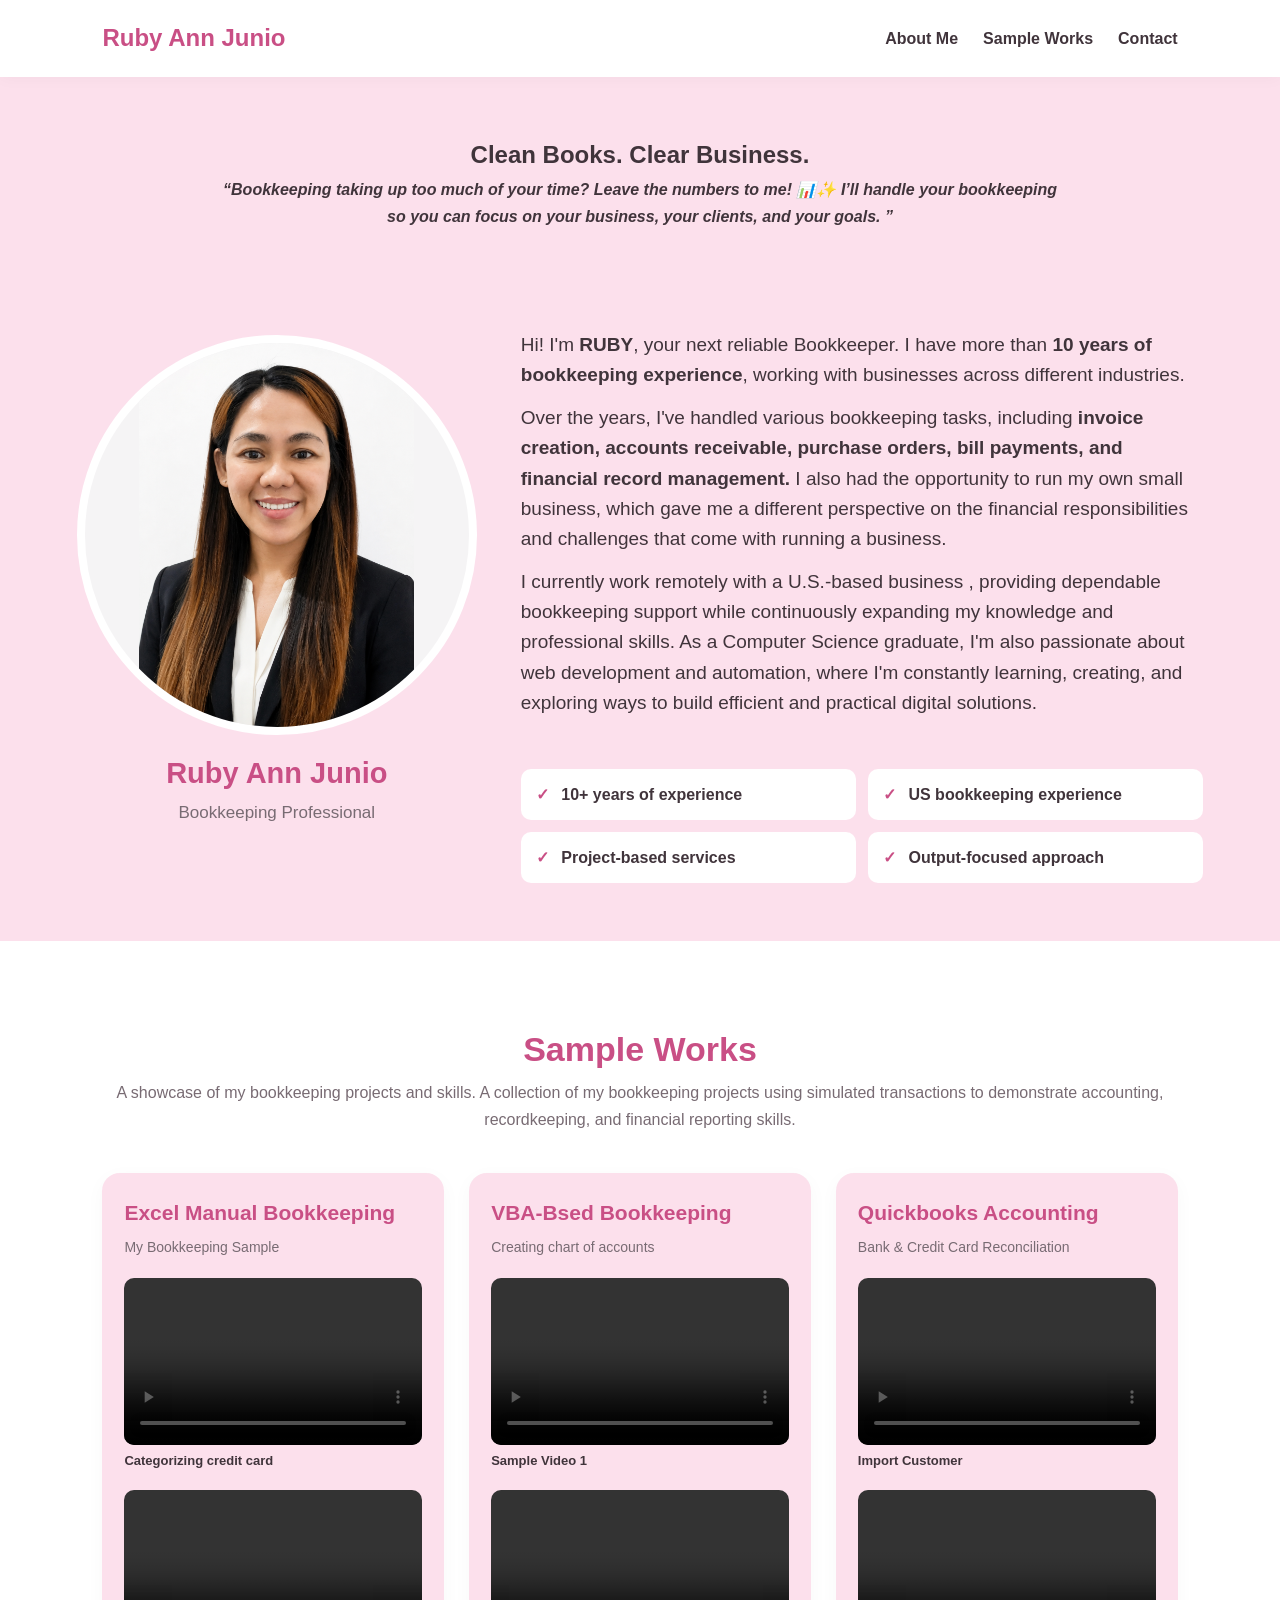
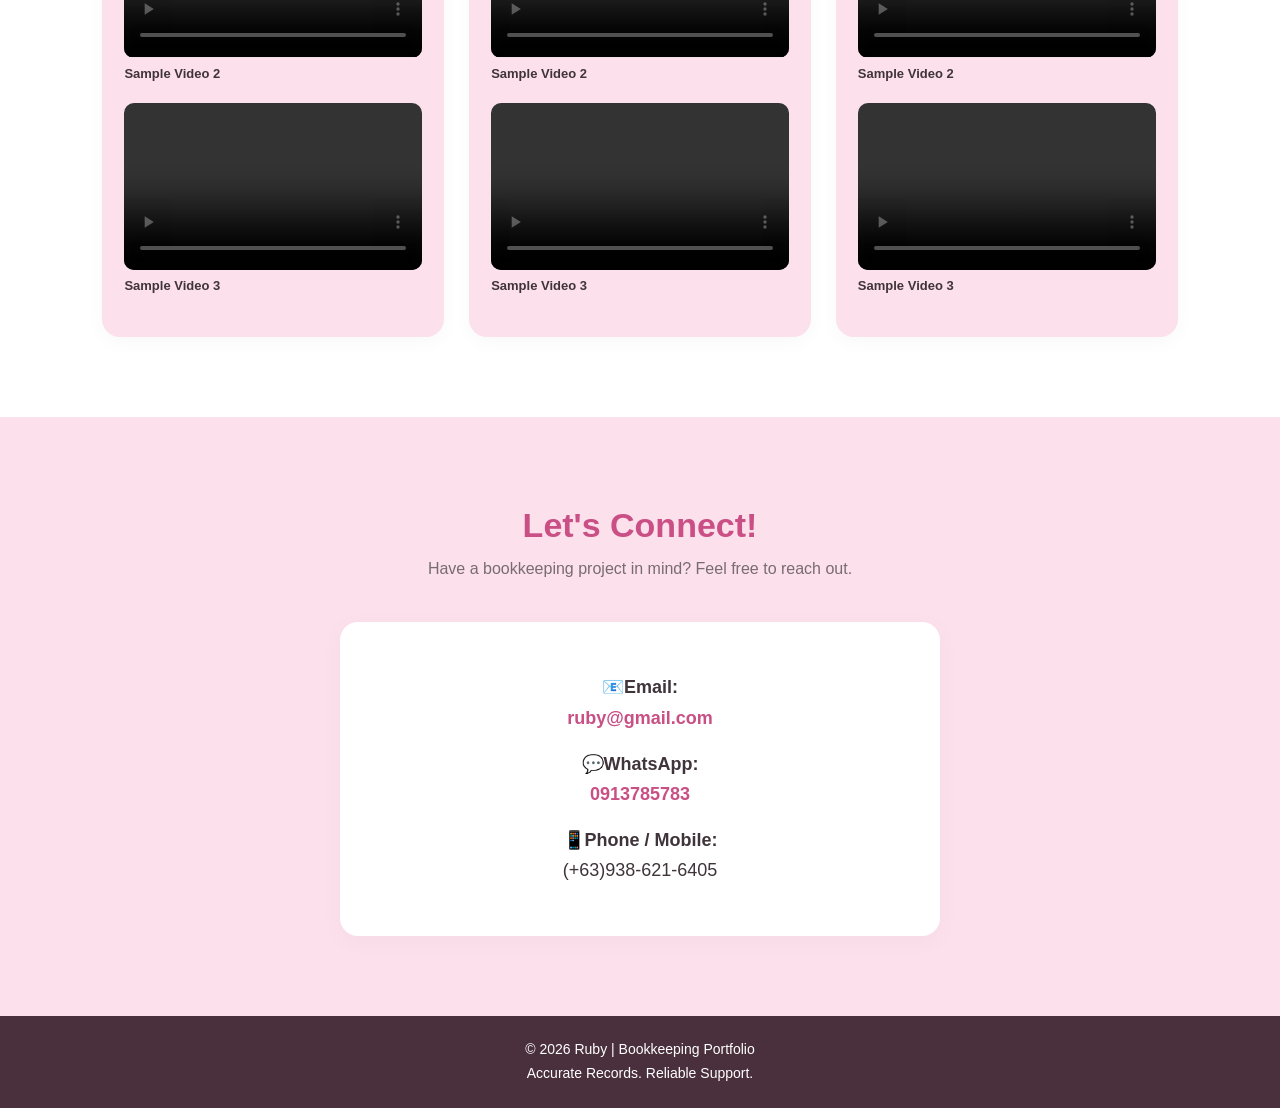
==== index.html @ 0117b461 "Update index.html" ====
<!DOCTYPE html>
<html lang="en">
<head>
  <meta charset="UTF-8">
  <meta name="viewport" content="width=device-width, initial-scale=1.0">
  <title>Ruby | Bookkeeping Portfolio</title>
  <link rel="stylesheet" href="style.css" />

 
</head>

<body>

  <!-- NAVIGATION -->
  <header>
    <div class="logo">Ruby Ann Junio</div>

    <nav>
      <a href="#about">About Me</a>
      <a href="#works">Sample Works</a>
      <a href="#contact">Contact</a>
    </nav>
  </header>

  <!-- ABOUT ME -->
  <section id="about">
    
        <div class="about-intro">
           <h1>  
            <span>Clean Books. Clear Business.</span>
          </h1>
  
          <p>
            <strong>
              <i>“Bookkeeping taking up too much of your time? Leave the numbers to me! 📊✨ 
                I’ll handle your bookkeeping so you can focus on your business, your clients, and your goals.
              ”</i>
            </strong>
          </p>
        </div>
    <div class="about-container">
      <div class="profile">
        <div class="profile-frame">
          <img src="RubyPic.png" alt="Ruby's profile photo">
        </div>

        <h3>Ruby Ann Junio</h3>
        <p>Bookkeeping Professional</p>
      </div>
        
     <div class="about-content">
        <div class="about-me">
           <p> Hi! I'm <strong>RUBY</strong>, your next reliable Bookkeeper. I have more than <strong>10 years of bookkeeping experience</strong>, 
             working with businesses across different industries. 
           </p>
    
          <p> Over the years, I've handled various bookkeeping tasks, including <strong>invoice creation, 
              accounts receivable, purchase orders, bill payments, and financial record management.</strong> 
              I also had the opportunity to run my own small business, which gave me a different perspective on 
              the financial responsibilities and challenges that come with running a business. 
          </p>
          <p> 
          I currently work remotely with a <strong></strong> U.S.-based business </strong>,
          providing dependable bookkeeping support while continuously expanding my knowledge and professional skills. 
          As a Computer Science graduate, I'm also passionate about web development and automation, where I'm constantly learning,
          creating, and exploring ways to build efficient and practical digital solutions.
          </p>
        
        </div>
       
        <div class="checklist">
          <div class="check-item">
            <span>✓</span> 10+ years of experience
          </div>

          <div class="check-item">
            <span>✓</span> US bookkeeping experience
          </div>

          <div class="check-item">
            <span>✓</span> Project-based services
          </div>

          <div class="check-item">
            <span>✓</span> Output-focused approach
          </div>
        </div>
      </div>

    </div>
  </section>

  <!-- SAMPLE WORKS -->
  <section id="works">
    <div class="section-title">
      <h2>Sample Works</h2>
      <p>A showcase of my bookkeeping projects and skills. A collection of my bookkeeping projects using simulated transactions to 
        demonstrate accounting, recordkeeping, and financial reporting skills.</p>
    </div>

    <div class="projects">

      <!-- PROJECT 1 -->
      <div class="project-card">
        <h3>Excel Manual Bookkeeping</h3>
        <p>My Bookkeeping Sample</p>

        <div class="video-box">
          <video controls preload="metadata">
            <source src="creditcard.mp4"
                    type="video/mp4">
            Your browser does not support HTML video.
          </video>
          <p>Categorizing credit card</p>
        </div>

        <div class="video-box">
          <video controls preload="metadata">
            <source src="creditcard.mp4"
                    type="video/mp4">
            Your browser does not support HTML video.
          </video>
          <p>Sample Video 2</p>
        </div>

        <div class="video-box">
          <video controls preload="metadata">
            <source src="creditcard.mp4"
                    type="video/mp4">
            Your browser does not support HTML video.
          </video>
          <p>Sample Video 3</p>
        </div>
      </div>

      <!-- PROJECT 2 -->
      <div class="project-card">
        <h3>VBA-Bsed Bookkeeping</h3>
        <p>Creating chart of accounts</p>

        <div class="video-box">
          <video controls preload="metadata">
            <source src="reclassify_transaction.mp4"
                    type="video/mp4">
            Your browser does not support HTML video.
          </video>
          <p>Sample Video 1</p>
        </div>

        <div class="video-box">
          <video controls preload="metadata">
            <source src="reclassify_transaction.mp4"
                    type="video/mp4">
            Your browser does not support HTML video.
          </video>
          <p>Sample Video 2</p>
        </div>

        <div class="video-box">
          <video controls preload="metadata">
            <source src="reclassify_transaction.mp4"
                    type="video/mp4">
            Your browser does not support HTML video.
          </video>
          <p>Sample Video 3</p>
        </div>
      </div>

      <!-- PROJECT 3 -->
      <div class="project-card">
        <h3>Quickbooks Accounting</h3>
        <p>Bank & Credit Card Reconciliation</p>

        <div class="video-box">
          <video controls preload="metadata">
            <source src="import_customer.mp4"
                    type="video/mp4">
            Your browser does not support HTML video.
          </video>
          <p>Import Customer</p>
        </div>

        <div class="video-box">
          <video controls preload="metadata">
            <source src="import_customer.mp4"
                    type="video/mp4">
            Your browser does not support HTML video.
          </video>
          <p>Sample Video 2</p>
        </div>

        <div class="video-box">
          <video controls preload="metadata">
            <source src="import_customer.mp4"
                    type="video/mp4">
            Your browser does not support HTML video.
          </video>
          <p>Sample Video 3</p>
        </div>
      </div>

    </div>
  </section>

  <!-- CONTACT INFO -->
  <section id="contact">
    <div class="section-title">
      <h2>Let's Connect!</h2>
      <p>Have a bookkeeping project in mind? Feel free to reach out.</p>
    </div>

    <div class="contact-card">
      <p>
        <strong> 📧Email:</strong><br>
        <a href="mailto:ruby@gmail.com">
          ruby@gmail.com
        </a>
      </p>

      <p>
        <strong>💬WhatsApp:</strong><br>
        <a href="https://wa.me/63913785783">
          0913785783
        </a>
      </p>

      <p>
        <strong>📱Phone / Mobile:</strong><br>
          (+63)938-621-6405
        </a>
      </p>
      
    </div>
  </section>

  <!-- FOOTER -->
  <footer>
    <p>© 2026 Ruby | Bookkeeping Portfolio</p>
    <p>Accurate Records. Reliable Support.</p>
  </footer>

</body>
</html>
---- style.css ----
:root {
      --pink: #e879a9;
      --dark-pink: #c94f85;
      --light-pink: #fce0ec;
      --white: #ffffff;
      --text: #40343b;
      --muted: #786b73;
    }

    * {
      margin: 0;
      padding: 0;
      box-sizing: border-box;
      scroll-behavior: smooth;
    }

    body {
      font-family: Arial, sans-serif;
      background: #fffafd;
      color: var(--text);
      line-height: 1.7;
    }

    header {
      background: var(--white);
      padding: 18px 8%;
      display: flex;
      justify-content: space-between;
      align-items: center;
      position: sticky;
      top: 0;
      z-index: 10;
      box-shadow: 0 2px 15px #00000008;
    }

    .logo {
      color: var(--dark-pink);
      font-size: 24px;
      font-weight: bold;
    }

    nav {
      display: flex;
      gap: 25px;
    }

    nav a {
      text-decoration: none;
      color: var(--text);
      font-weight: 600;
    }

    nav a:hover {
      color: var(--dark-pink);
    }

    section {
      padding: 80px 8%;
      scroll-margin-top: 75px;
    }

    .section-title {
      text-align: center;
      margin-bottom: 40px;
    }

    .section-title h2 {
      font-size: 34px;
      color: var(--dark-pink);
    }

    .section-title p {
      color: var(--muted);
    }

    /* ABOUT */

    #about {
      background: var(--light-pink);
      padding: 58px 6%;
    }

    .about-container {
      max-width: 1160px;
      margin: auto;
      display: flex;
      align-items: center;
      gap: 44px;
    }

   .about-intro{
      max-width: 850px; /*limits it's width uo to max 850px*/
      margin: 0 auto 50px; /* center the box element, 0 margin at top, auto at left, right, 50 px at the bottom*/
      text-align: center; /*align text at the center*/
      

   }

    .profile {
      flex: 0 0 34%;
      text-align: center;
      display: flex;
      flex-direction: column;
      align-items: center;
    }

   .profile-frame {
      width: 400px; /* adjust the size tof fit your design*/
      height: 400px; /*must match width to be a perfect circle*/
      border-radius: 50%; /*makes it circular*/
      border: 8px solid white;
      box-shadow; 0 10px 32 pcs #c94f8530;
      overflow: hidden; /*clips the image edges to the circle*/
      background-color:#f5f4f5; /*color white background to match the image backgrounf*/

      /*centers the image perfectly inside the circle*/
      display: flex;
      justify-content: center;
      align-items: center;
      margin 0 auto 15px; /* center the circle itself and add space below */
      
    }

    .profile-frame img {
      max-width: 100%;
      max-height: 100%;
      object-fit: contain; /* keeps the whole image visible*/
      display: block;
     
    }

    .profile h3 {
      margin-top: 14px;
      font-size: 29px;
      color: var(--dark-pink);
    }

    .profile p {
      color: var(--muted);
      font-size: 17px;
    }

    .about-content {
      flex: 1;
      min-width: 0;
    }

    .about-content h1 {
      font-size: clamp(34px, 3.2vw, 43px);
      line-height: 1.2;
      margin-bottom: 14px;
    }

    .about-content h1 span {
      color: var(--dark-pink);
    }

    .about-content p {
      margin-bottom: 12px;
      font-size: 19px;
      line-height: 1.6;
    }

   .about-me {
      margin-top: 50px;  /*space between the Paragraph*/
      font-size: 14px;   
      line-height: 1.6; /*add nice vertical breathing room between vertical line*/

   }

    .about-content p:last-of-type {
      margin-bottom: 0;
    }

    .checklist {
      display: grid;
      grid-template-columns: 1fr 1fr;
      gap: 12px;
      margin-top: 50px;
    }

    .check-item {
      background: white;
      padding: 12px 15px;
      border-radius: 10px;
      font-weight: bold;
    }

    .check-item span {
      color: var(--dark-pink);
      margin-right: 8px;
    }

    /* SAMPLE WORKS */

    #works {
      background: white;
    }

    .projects {
      max-width: 1100px;
      margin: auto;
      display: grid;
      grid-template-columns: repeat(3, 1fr);
      gap: 25px;
    }

    .project-card {
      background: var(--light-pink);
      border-radius: 18px;
      padding: 22px;
      box-shadow: 0 5px 20px #00000008;
    }

    .project-card h3 {
      color: var(--dark-pink);
      margin-bottom: 5px;
      font-size: 21px;
    }

    .project-card > p {
      color: var(--muted);
      font-size: 14px;
      margin-bottom: 18px;
    }

    .video-box {
      margin-bottom: 18px;
    }

    .video-box video {
      width: 100%;
      display: block;
      border-radius: 10px;
      background: #f3dce7;
      aspect-ratio: 16 / 9;
    }

    .video-box p {
      font-size: 13px;
      font-weight: bold;
      margin-top: 5px;
    }

    /* CONTACT */

    #contact {
      background: var(--light-pink);
      text-align: center;
    }

    .contact-card {
      background: white;
      max-width: 600px;
      margin: auto;
      padding: 35px;
      border-radius: 18px;
      box-shadow: 0 5px 25px #00000008;
    }

    .contact-card p {
      margin: 15px 0;
      font-size: 18px;
    }

    .contact-card a {
      color: var(--dark-pink);
      text-decoration: none;
      font-weight: bold;
      overflow-wrap: anywhere;
    }

    .contact-card a:hover {
      text-decoration: underline;
    }

    footer {
      background: #4a303d;
      color: white;
      text-align: center;
      padding: 22px;
      font-size: 14px;
    }

    @media (max-width: 850px) {
      #about {
        padding: 48px 6%;
      }

      .about-container {
        flex-direction: column;
        gap: 28px;
      }

      .profile {
        width: 100%;
      }

      .profile img {
        width: 300px;
        height: 300px;
      }

      .about-content {
        width: 100%;
      }

      .projects {
        grid-template-columns: 1fr 1fr;
      }

      .about-content h1 {
        font-size: 30px;
      }
    }

    @media (max-width: 600px) {
      header {
        flex-direction: column;
        gap: 12px;
      }

      nav {
        gap: 16px;
        flex-wrap: wrap;
        justify-content: center;
      }

      section {
        padding: 55px 6%;
      }

      .projects {
        grid-template-columns: 1fr;
      }

      .checklist {
        grid-template-columns: 1fr;
      }

      .section-title h2 {
        font-size: 29px;
      }

      #about {
        padding: 38px 6%;
      }

      .profile img {
        width: 260px;
        height: 260px;
      }

      .profile h3 {
        margin-top: 10px;
        font-size: 26px;
      }

      .profile p {
        font-size: 16px;
      }

      .about-content h1 {
        font-size: 31px;
        margin-bottom: 12px;
      }

      .about-content p {
        font-size: 18px;
        line-height: 1.6;
        margin-bottom: 11px;
      }
    }
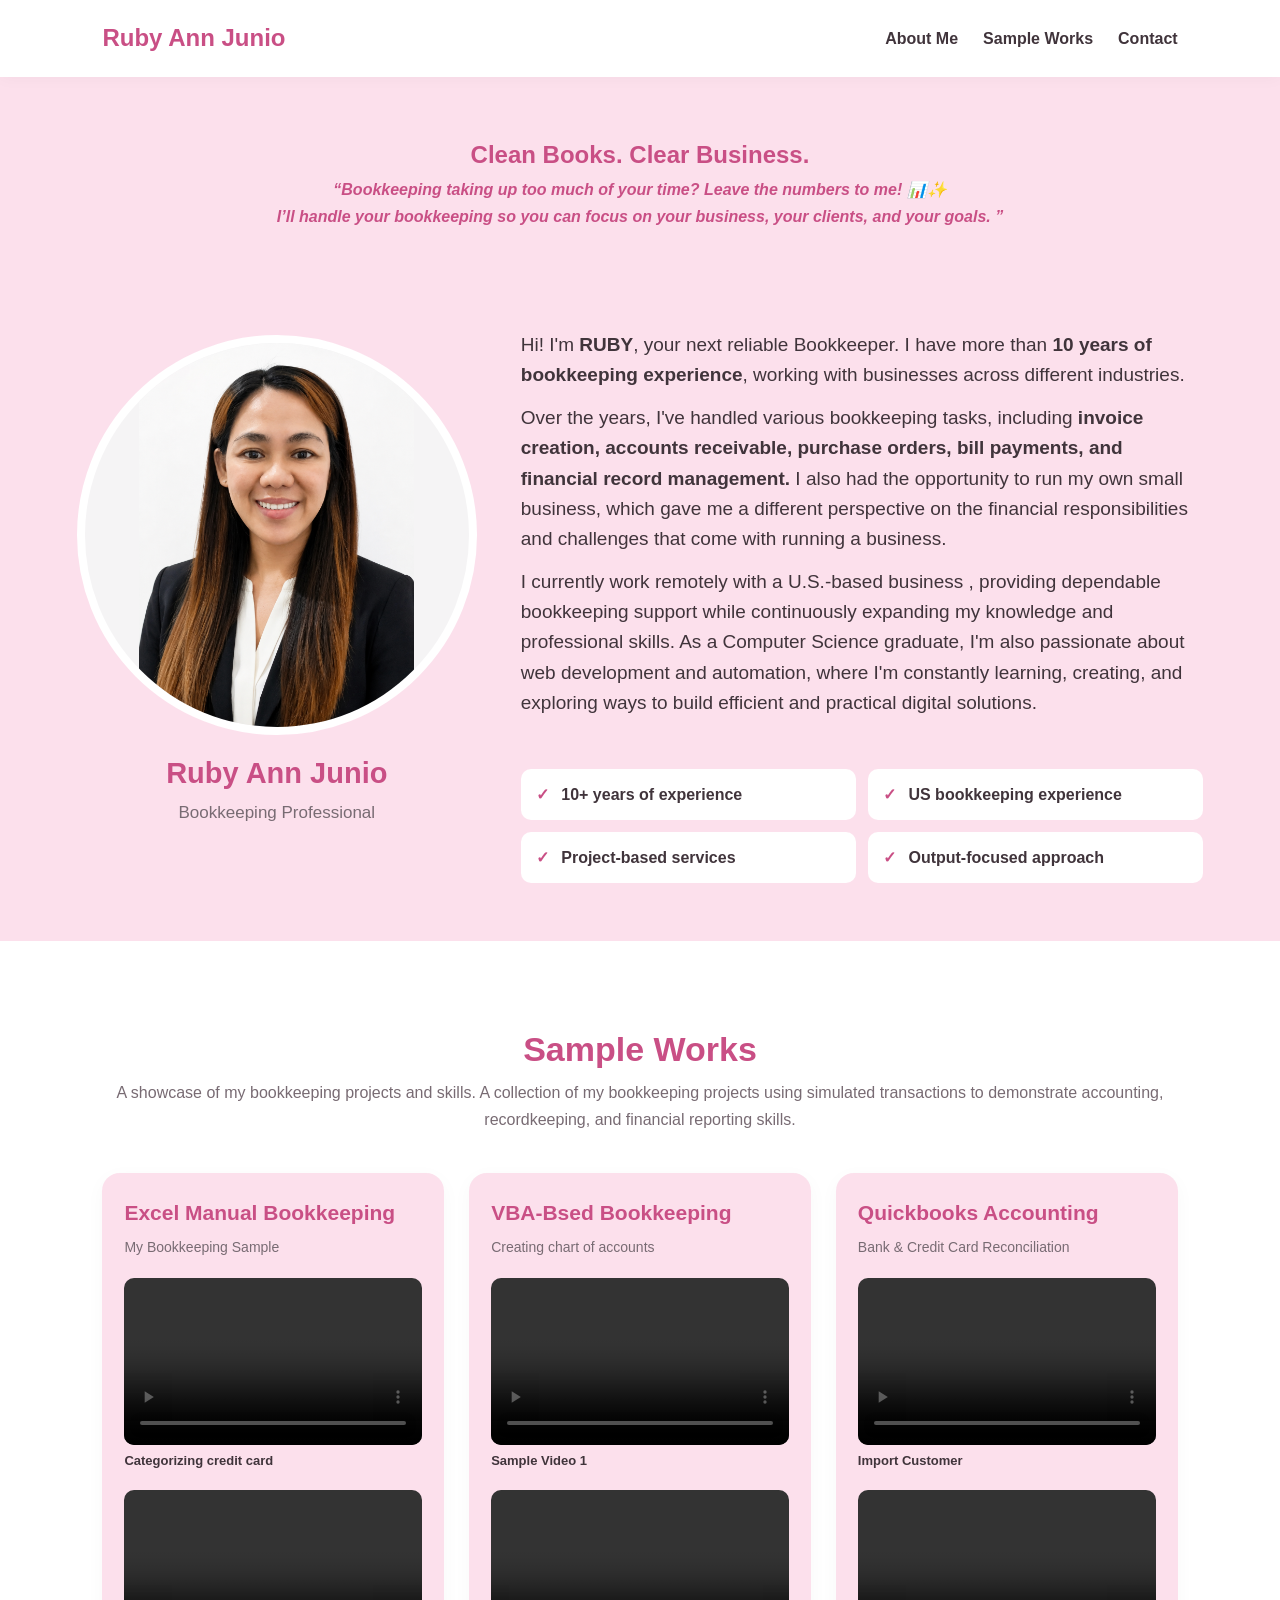
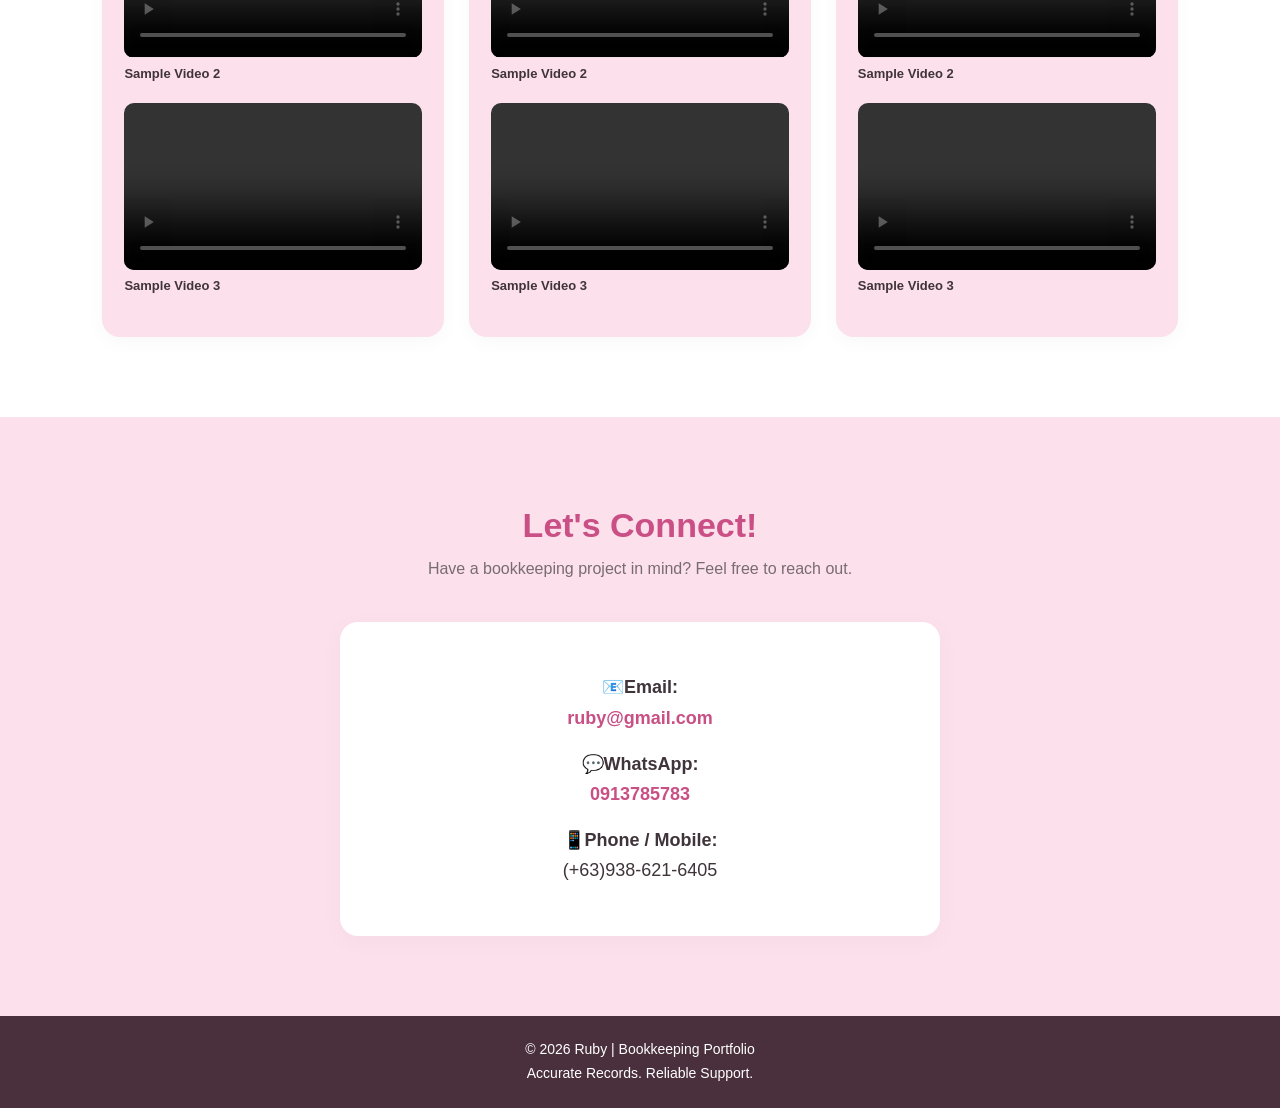
==== commit be586641: "Update index.html" ====
--- a/index.html
+++ b/index.html
@@ -32,7 +32,7 @@
   
           <p>
             <strong>
-              <i>“Bookkeeping taking up too much of your time? Leave the numbers to me! 📊✨ 
+              <i>“Bookkeeping taking up too much of your time? Leave the numbers to me! 📊✨ <br>
                 I’ll handle your bookkeeping so you can focus on your business, your clients, and your goals.
               ”</i>
             </strong>
--- a/style.css
+++ b/style.css
@@ -92,6 +92,14 @@
       max-width: 850px; /*limits it's width uo to max 850px*/
       margin: 0 auto 50px; /* center the box element, 0 margin at top, auto at left, right, 50 px at the bottom*/
       text-align: center; /*align text at the center*/
+      color: var(--dark-pink);
+
+   .about-intro h1 {
+      font-size: 29px;
+   }
+      .about-intro p {
+      font-size: 14px;
+   }
       
 
    }
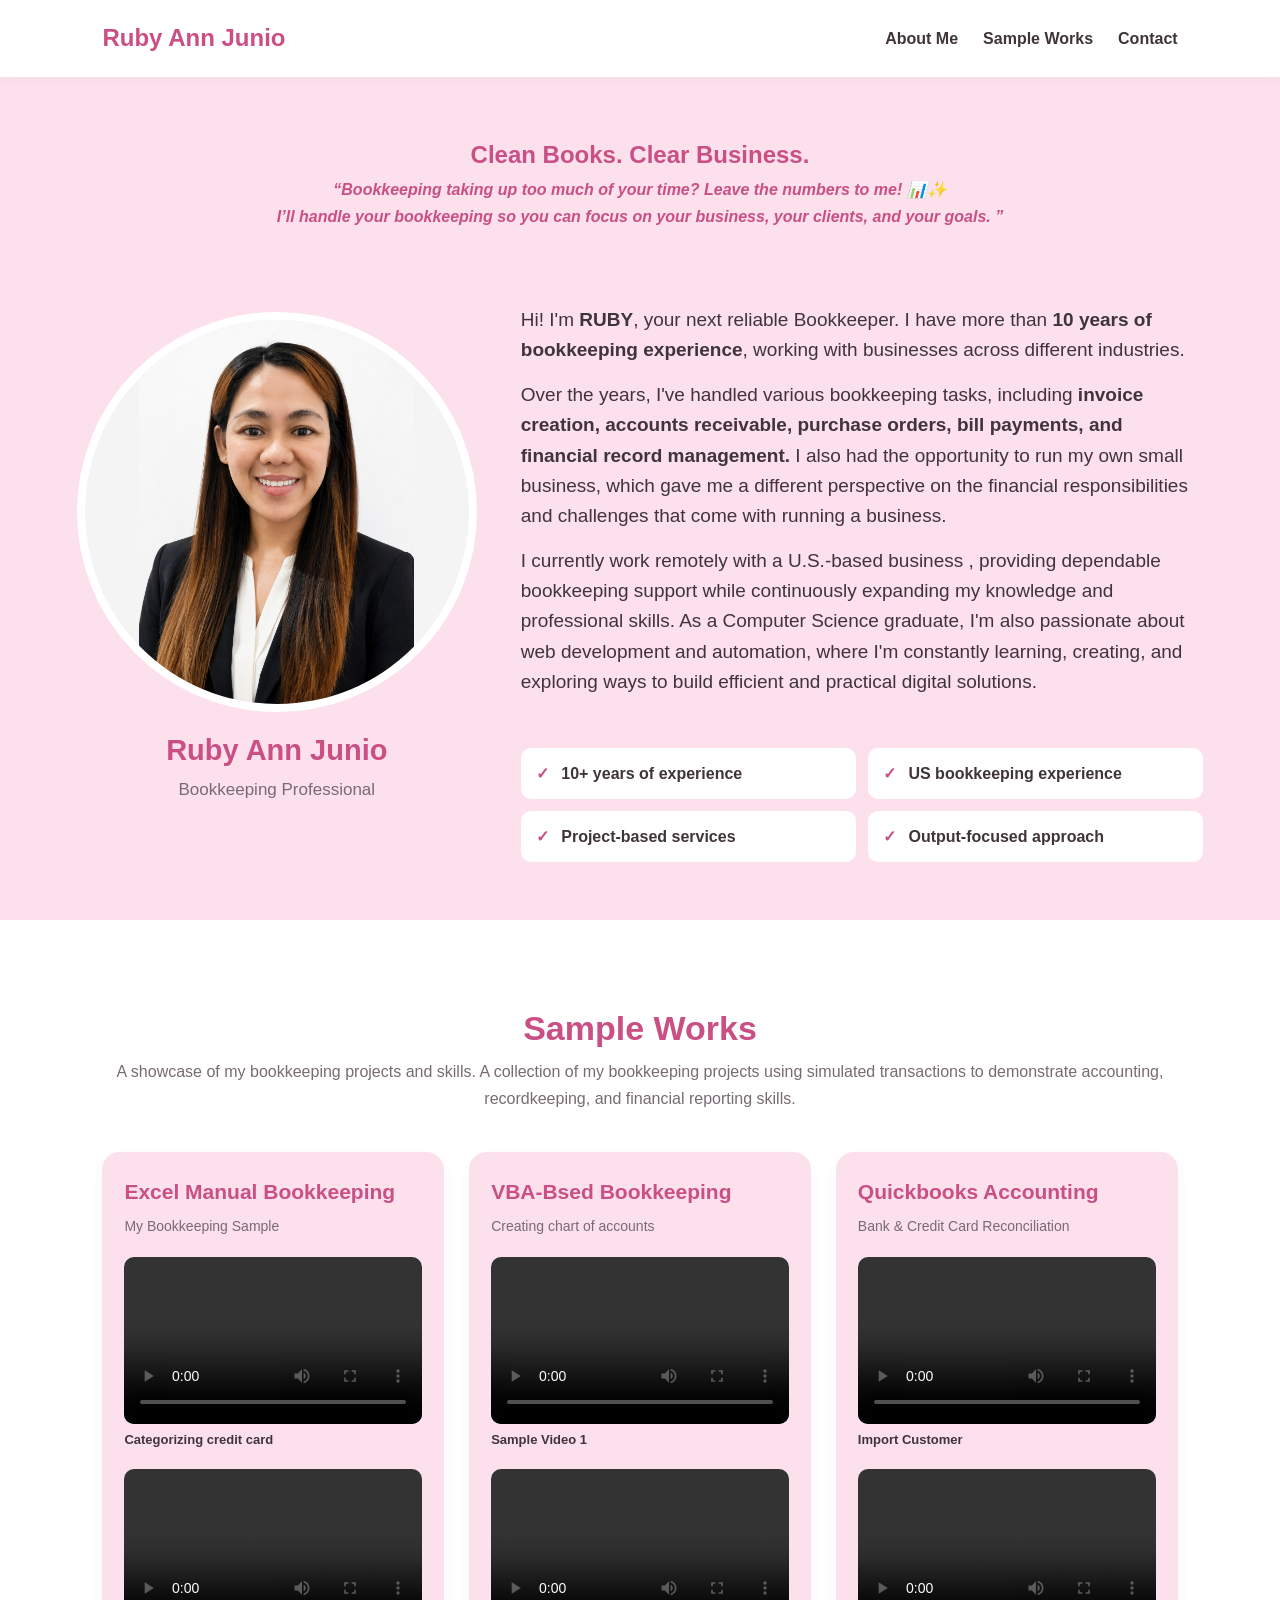
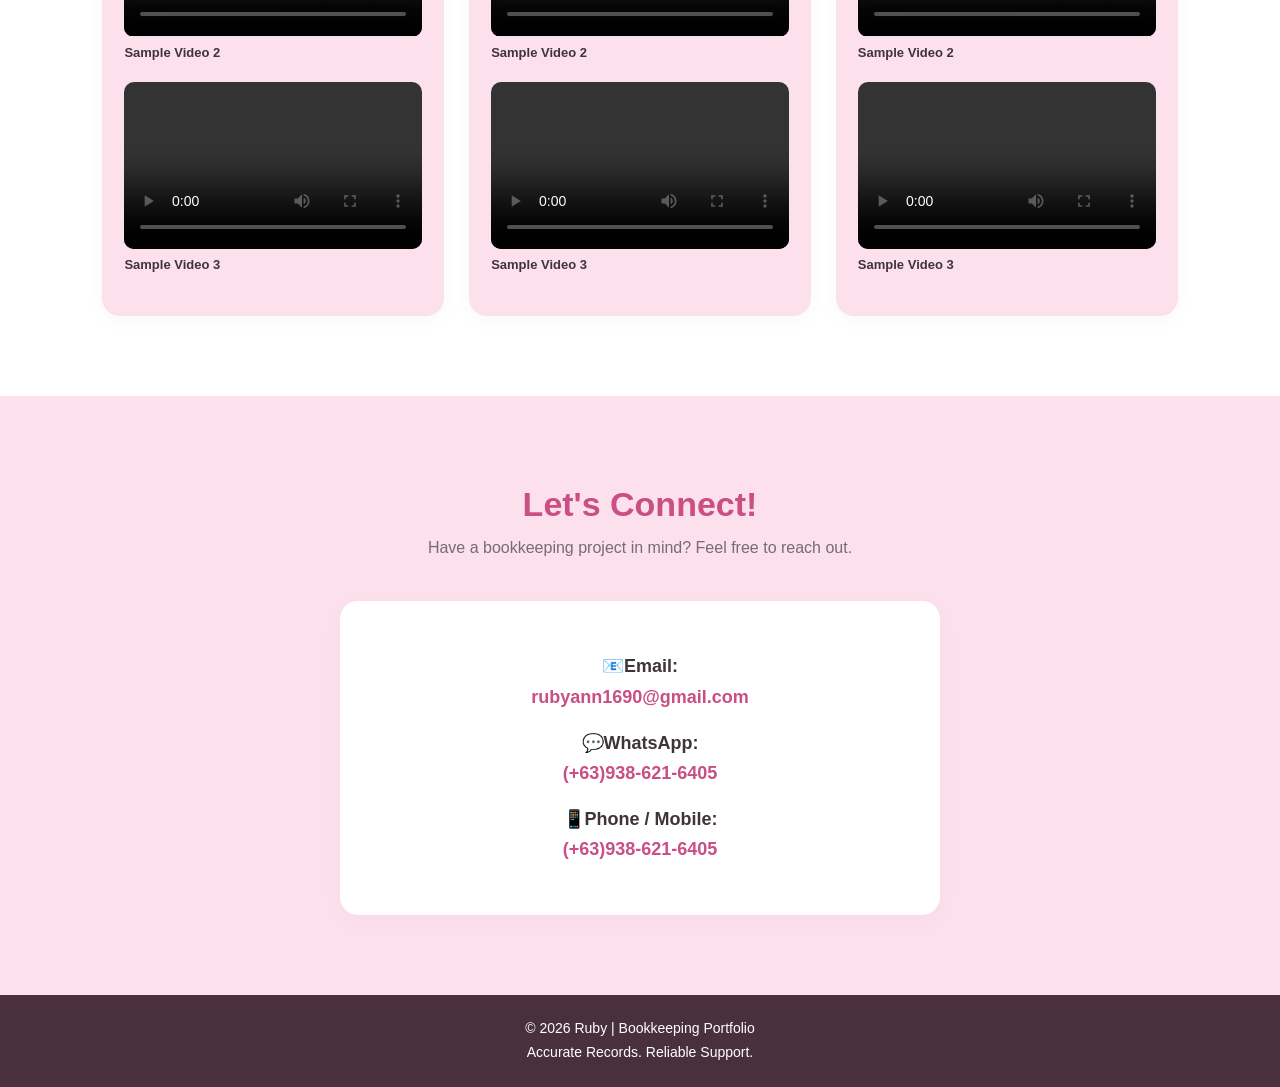
==== commit 4a4f095e: "Update index.html" ====
--- a/index.html
+++ b/index.html
@@ -213,19 +213,20 @@
       <p>
         <strong> 📧Email:</strong><br>
         <a href="mailto:ruby@gmail.com">
-          ruby@gmail.com
+          rubyann1690@gmail.com
         </a>
       </p>
 
       <p>
         <strong>💬WhatsApp:</strong><br>
         <a href="https://wa.me/63913785783">
-          0913785783
+          (+63)938-621-6405
         </a>
       </p>
 
       <p>
         <strong>📱Phone / Mobile:</strong><br>
+        <a href="">
           (+63)938-621-6405
         </a>
       </p>
--- a/style.css
+++ b/style.css
@@ -90,7 +90,7 @@
 
    .about-intro{
       max-width: 850px; /*limits it's width uo to max 850px*/
-      margin: 0 auto 50px; /* center the box element, 0 margin at top, auto at left, right, 50 px at the bottom*/
+      margin: 0 auto 25px; /* center the box element, 0 margin at top, auto at left, right, 50 px at the bottom*/
       text-align: center; /*align text at the center*/
       color: var(--dark-pink);
 
@@ -164,7 +164,7 @@
     }
 
     .about-content p {
-      margin-bottom: 12px;
+      margin-bottom: 14px;
       font-size: 19px;
       line-height: 1.6;
     }
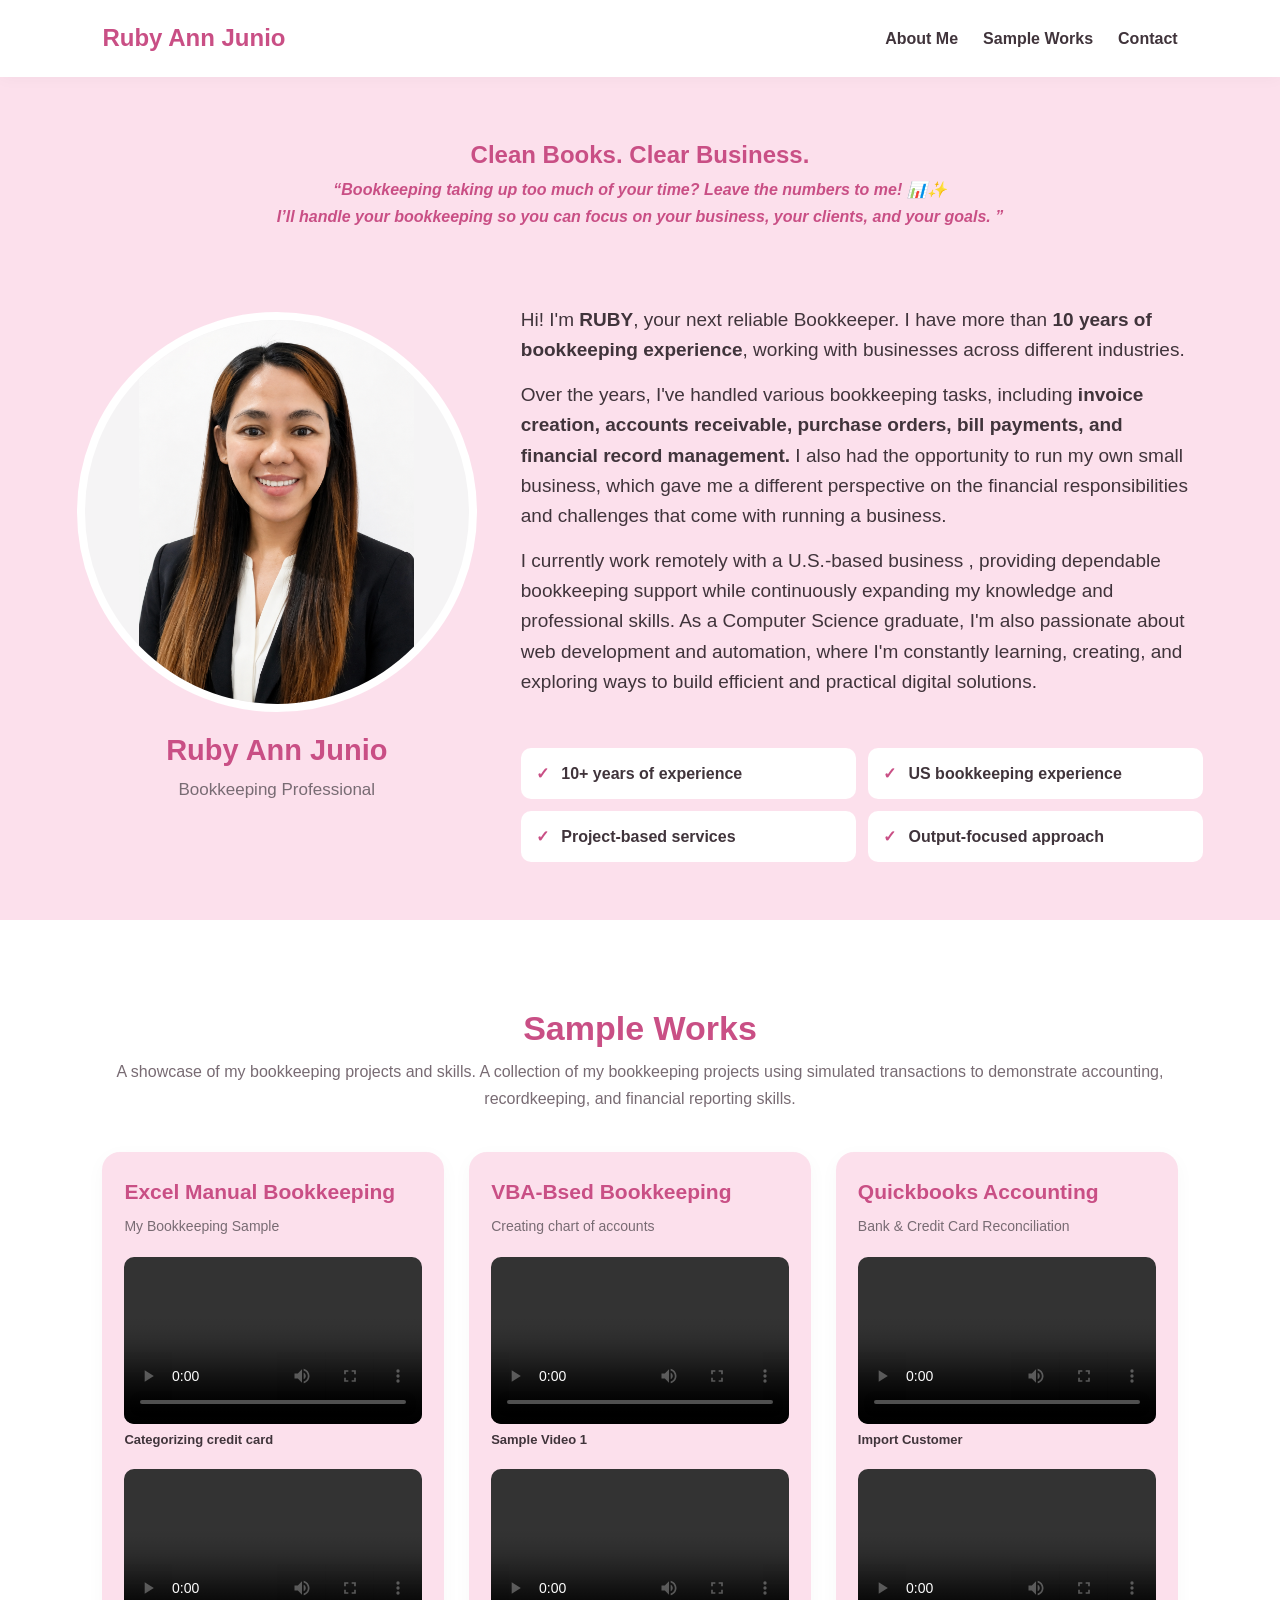
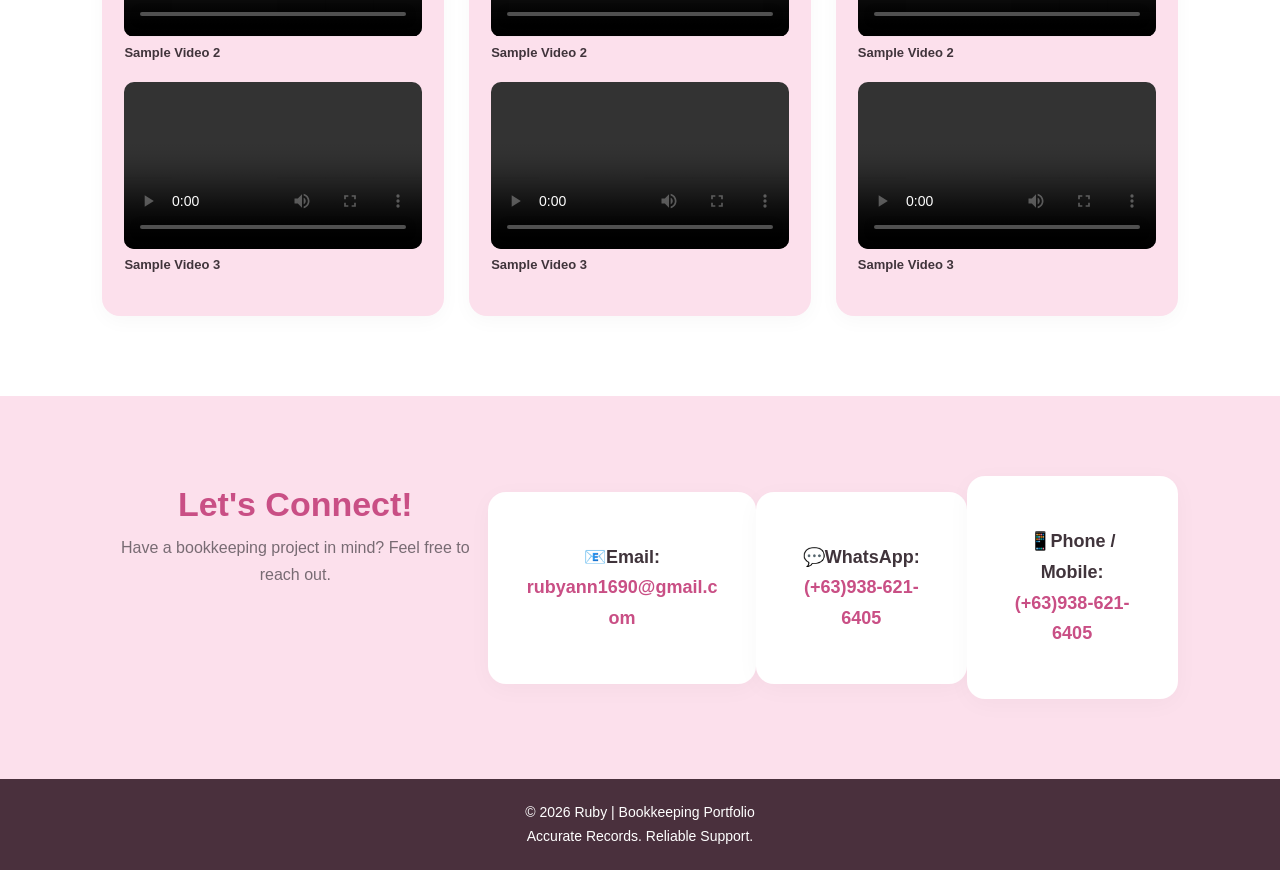
==== commit 23cb3b7a: "Enhance contact section with WhatsApp and Phone details Added WhatsApp and Phone contact cards to th" ====
--- a/index.html
+++ b/index.html
@@ -216,22 +216,26 @@
           rubyann1690@gmail.com
         </a>
       </p>
-
+    </div>
+
+    <div class="contact-card">
       <p>
         <strong>💬WhatsApp:</strong><br>
         <a href="https://wa.me/63913785783">
           (+63)938-621-6405
         </a>
       </p>
-
+    </div>
+
+    <div class="contact-card">
       <p>
         <strong>📱Phone / Mobile:</strong><br>
         <a href="">
           (+63)938-621-6405
         </a>
-      </p>
-      
-    </div>
+      </p>   
+    </div>
+    
   </section>
 
   <!-- FOOTER -->
--- a/style.css
+++ b/style.css
@@ -255,6 +255,7 @@
     #contact {
       background: var(--light-pink);
       text-align: center;
+      display: flex;
     }
 
     .contact-card {
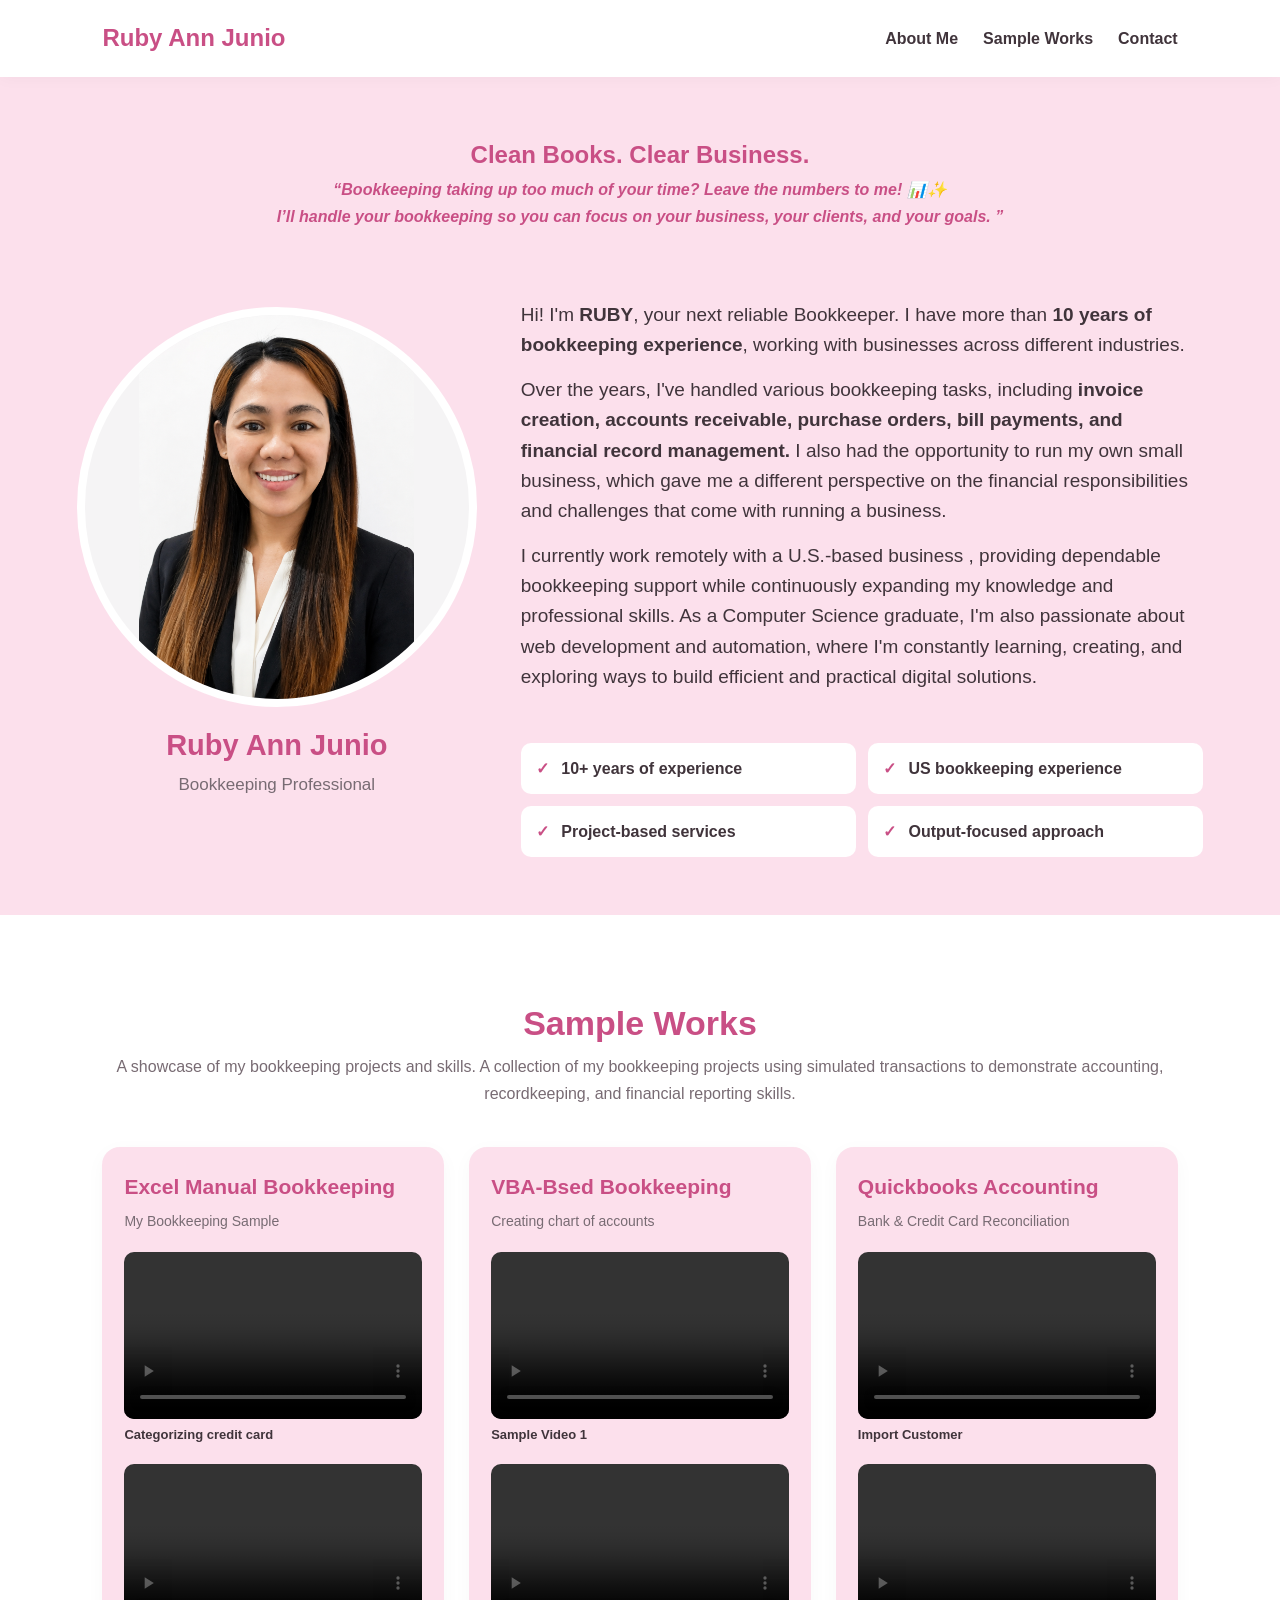
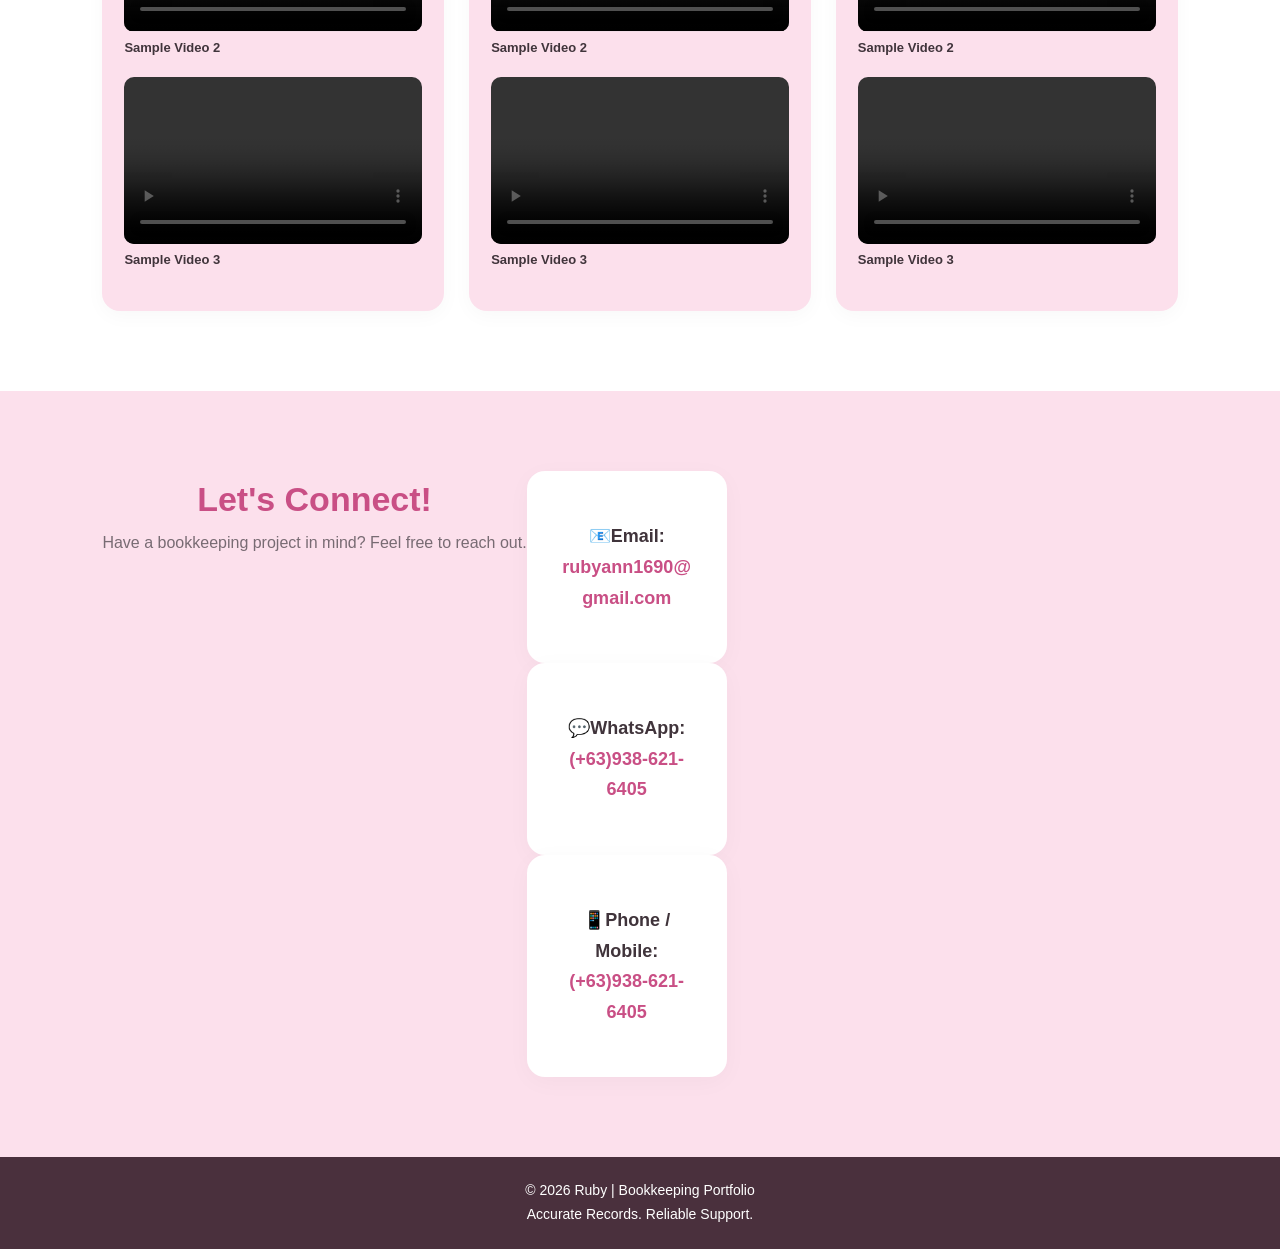
==== commit 854ef6a8: "Update index.html" ====
--- a/index.html
+++ b/index.html
@@ -209,32 +209,37 @@
       <p>Have a bookkeeping project in mind? Feel free to reach out.</p>
     </div>
 
-    <div class="contact-card">
-      <p>
-        <strong> 📧Email:</strong><br>
-        <a href="mailto:ruby@gmail.com">
-          rubyann1690@gmail.com
-        </a>
-      </p>
-    </div>
-
-    <div class="contact-card">
-      <p>
-        <strong>💬WhatsApp:</strong><br>
-        <a href="https://wa.me/63913785783">
-          (+63)938-621-6405
-        </a>
-      </p>
-    </div>
-
-    <div class="contact-card">
-      <p>
-        <strong>📱Phone / Mobile:</strong><br>
-        <a href="">
-          (+63)938-621-6405
-        </a>
-      </p>   
-    </div>
+    <div class="contact-container">
+        <div class="contact-card">
+          <p>
+            <strong> 📧Email:</strong><br>
+            <a href="mailto:ruby@gmail.com">
+              rubyann1690@gmail.com
+            </a>
+          </p>
+        </div>
+    
+        <div class="contact-card">
+          <p>
+            <strong>💬WhatsApp:</strong><br>
+            <a href="https://wa.me/63913785783">
+              (+63)938-621-6405
+            </a>
+          </p>
+        </div>
+    
+        <div class="contact-card">
+          <p>
+            <strong>📱Phone / Mobile:</strong><br>
+            <a href="">
+              (+63)938-621-6405
+            </a>
+          </p>   
+        </div>
+    </div>
+    
+  
+  </div>
     
   </section>
 
--- a/style.css
+++ b/style.css
@@ -90,15 +90,15 @@
 
    .about-intro{
       max-width: 850px; /*limits it's width uo to max 850px*/
-      margin: 0 auto 25px; /* center the box element, 0 margin at top, auto at left, right, 50 px at the bottom*/
+      margin: 0 auto 20px; /* center the box element, 0 margin at top, auto at left, right, 50 px at the bottom*/
       text-align: center; /*align text at the center*/
       color: var(--dark-pink);
 
    .about-intro h1 {
-      font-size: 29px;
+      font-size: 40px;
    }
       .about-intro p {
-      font-size: 14px;
+      font-size: 18px;
    }
       
 
@@ -260,7 +260,7 @@
 
     .contact-card {
       background: white;
-      max-width: 600px;
+      max-width: 200px;
       margin: auto;
       padding: 35px;
       border-radius: 18px;
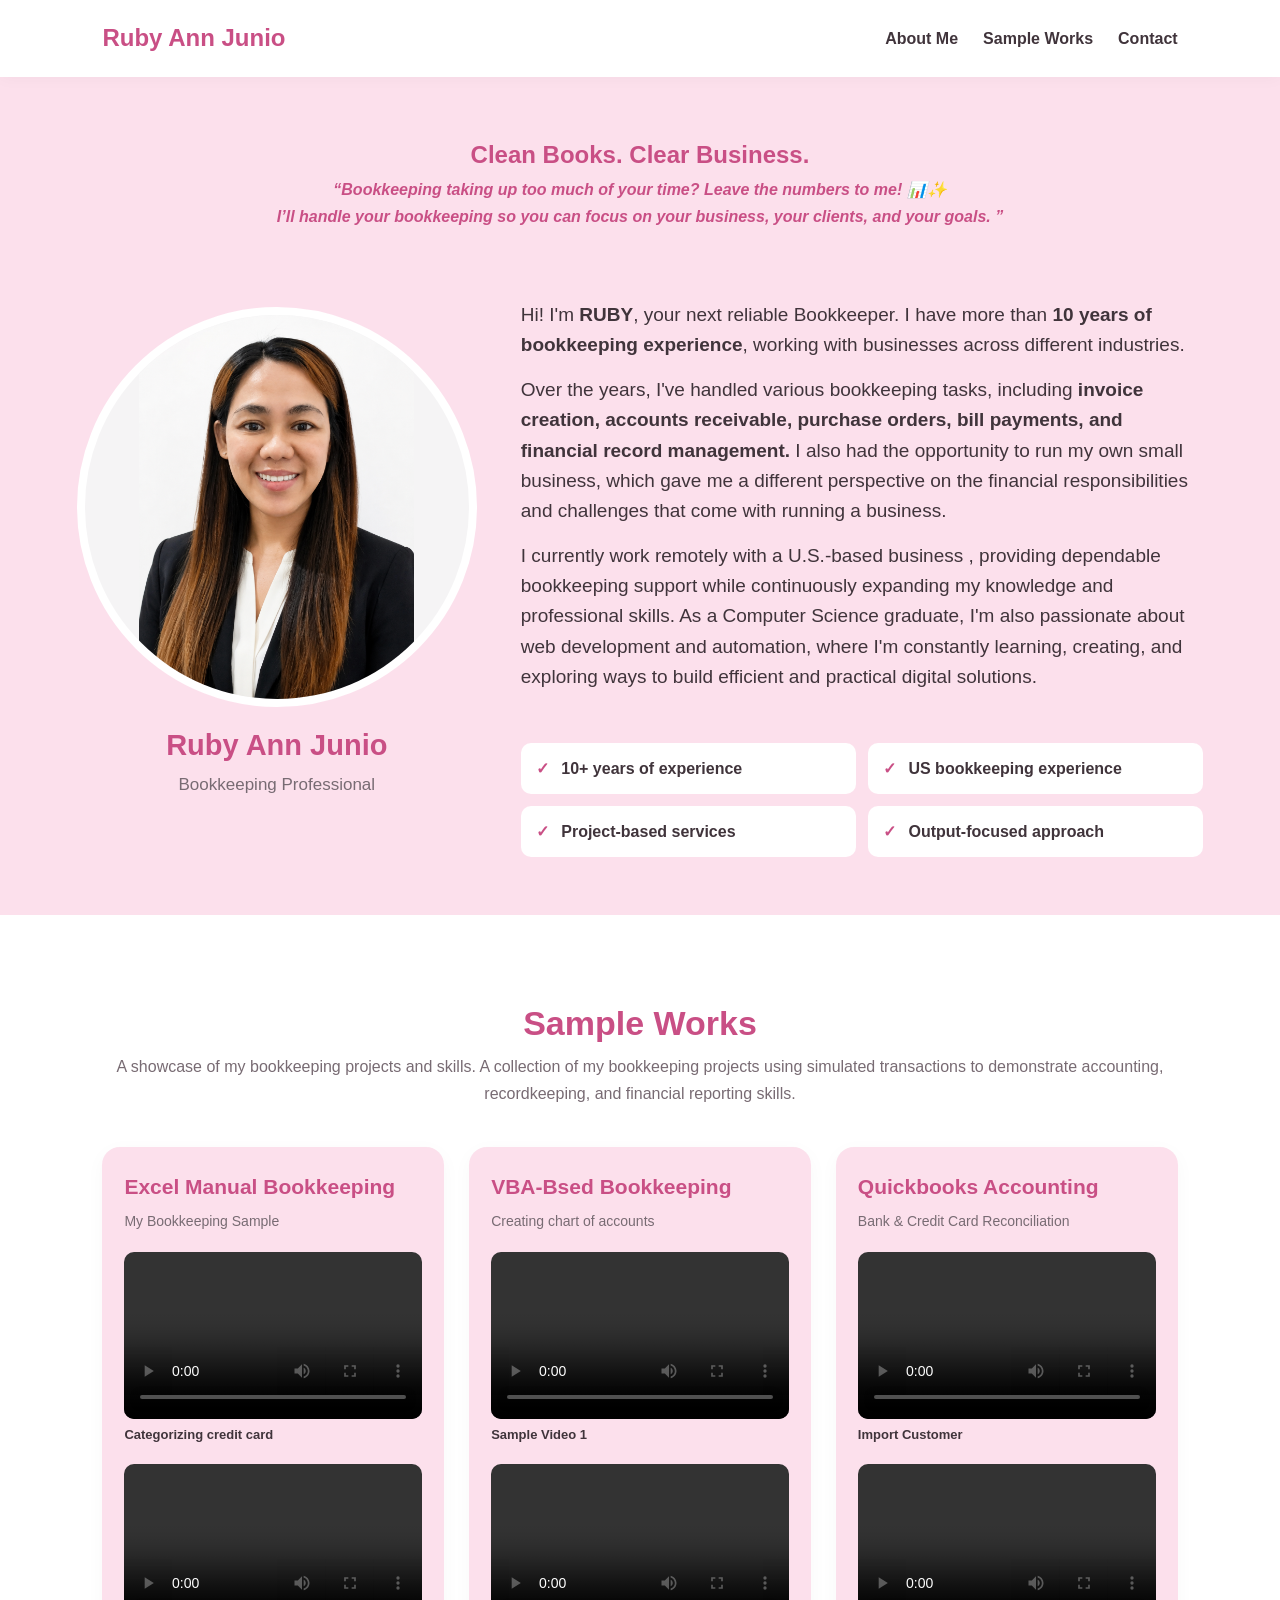
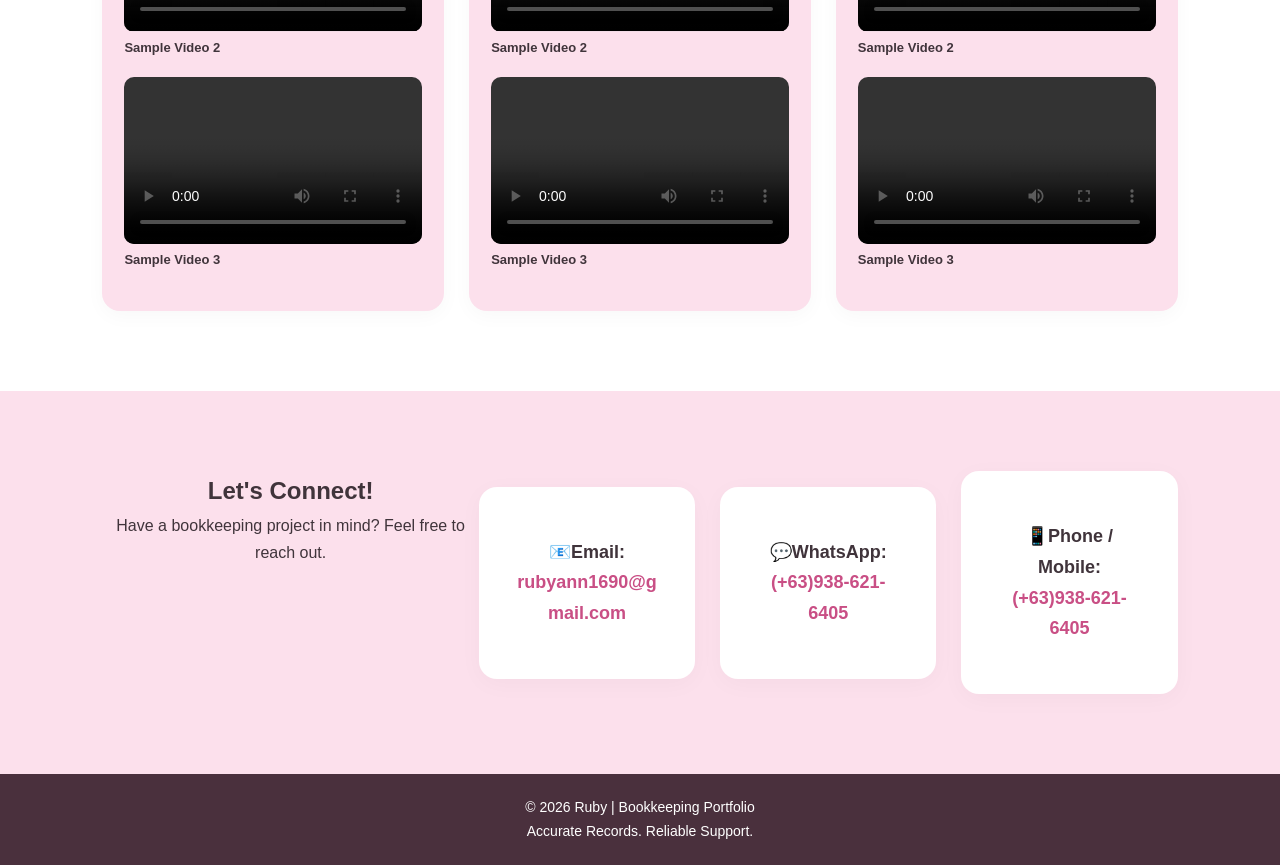
==== commit 2ebb4a1d: "Update index.html" ====
--- a/index.html
+++ b/index.html
@@ -204,13 +204,13 @@
 
   <!-- CONTACT INFO -->
   <section id="contact">
-    <div class="section-title">
+    <div class="contact-section">
       <h2>Let's Connect!</h2>
       <p>Have a bookkeeping project in mind? Feel free to reach out.</p>
     </div>
 
     <div class="contact-container">
-        <div class="contact-card">
+      <div class="contact-card">
           <p>
             <strong> 📧Email:</strong><br>
             <a href="mailto:ruby@gmail.com">
@@ -235,10 +235,7 @@
               (+63)938-621-6405
             </a>
           </p>   
-        </div>
-    </div>
-    
-  
+        </div> 
   </div>
     
   </section>
--- a/style.css
+++ b/style.css
@@ -257,14 +257,25 @@
       text-align: center;
       display: flex;
     }
+   .contact-container{
+      display: flex;
+      justify-content: center;
+      gap: 25px;
+      margin: auto;
+      max-width: 1100px;
+     
+
+   }
 
     .contact-card {
       background: white;
-      max-width: 200px;
+      min-width: 200px;
       margin: auto;
       padding: 35px;
       border-radius: 18px;
       box-shadow: 0 5px 25px #00000008;
+      flex: 1;
+      padding: 35 px;
     }
 
     .contact-card p {
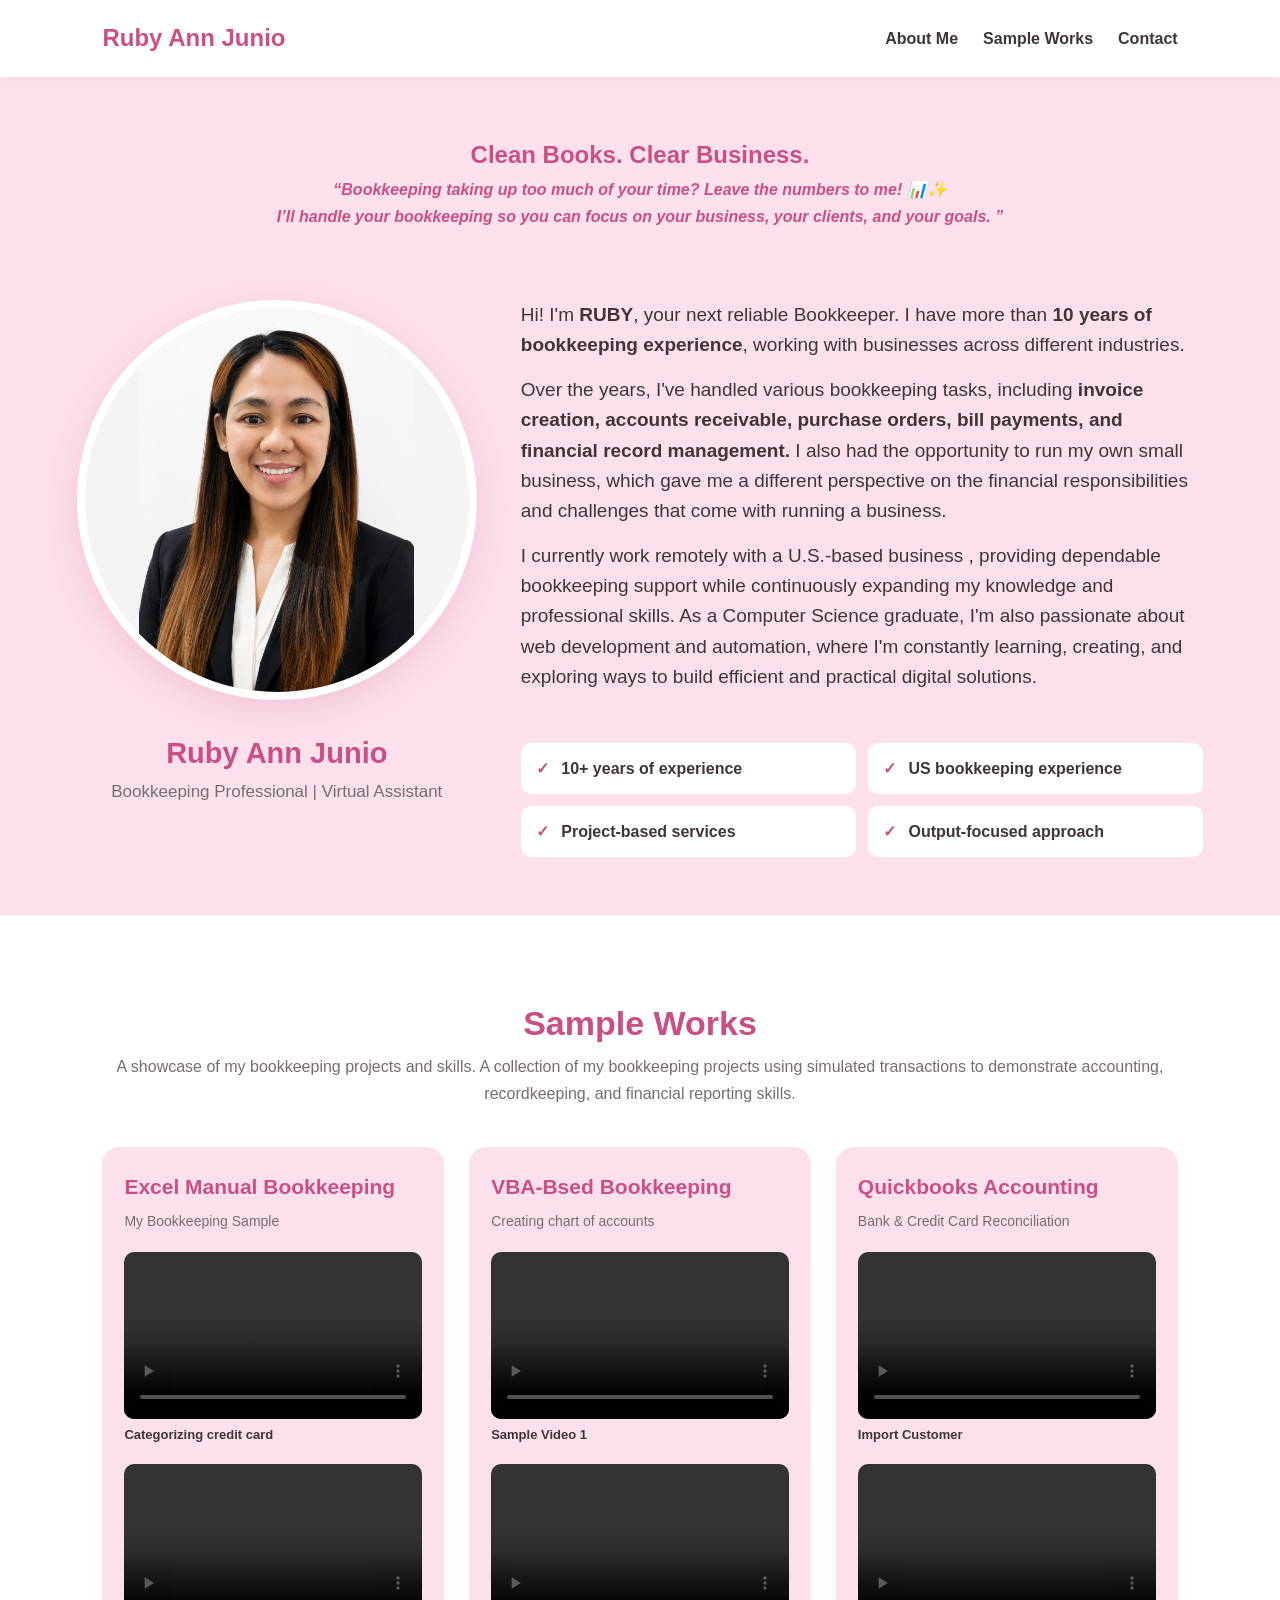
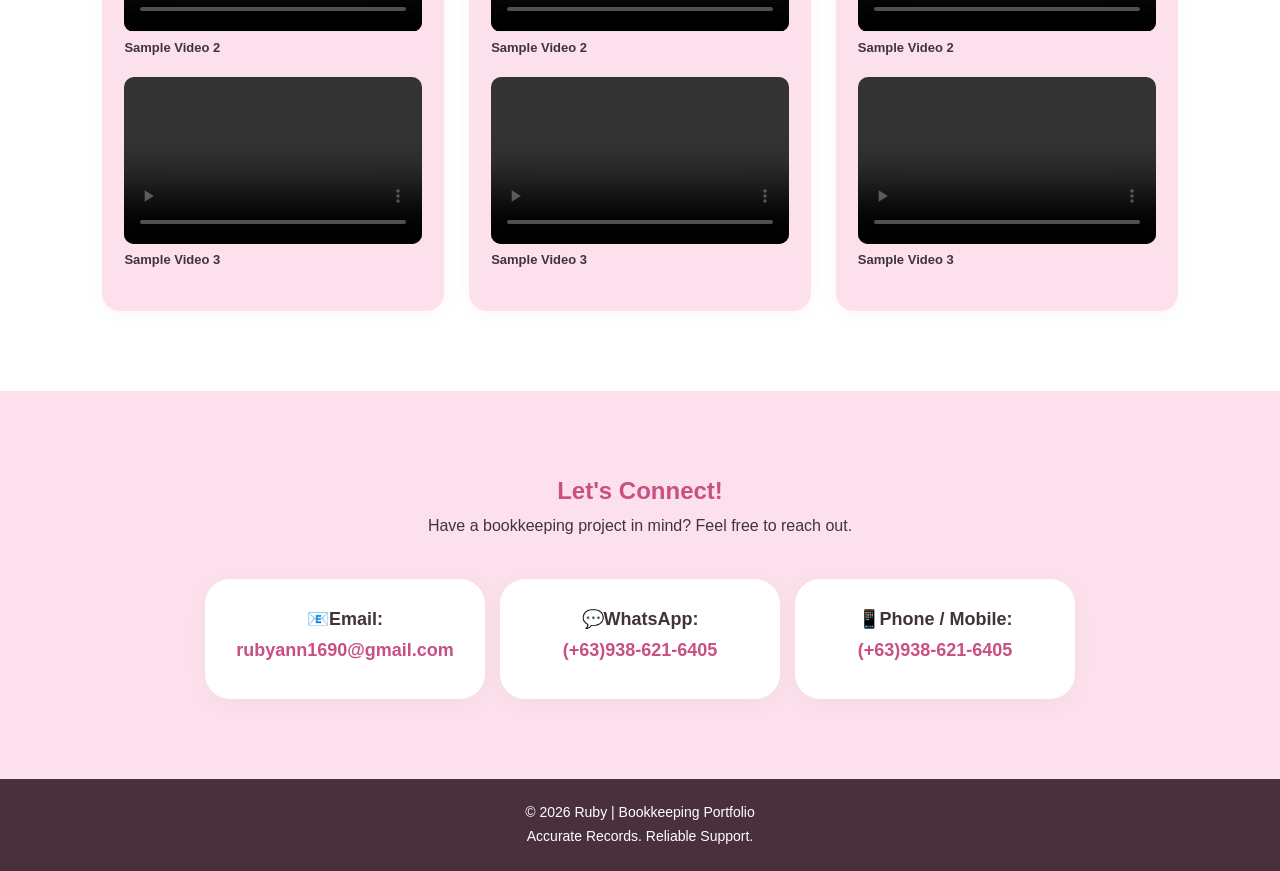
==== commit 0dea74ab: "Update index.html" ====
--- a/index.html
+++ b/index.html
@@ -45,7 +45,7 @@
         </div>
 
         <h3>Ruby Ann Junio</h3>
-        <p>Bookkeeping Professional</p>
+        <p>Bookkeeping Professional | Virtual Assistant</p>
       </div>
         
      <div class="about-content">
--- a/style.css
+++ b/style.css
@@ -11,7 +11,7 @@
       margin: 0;
       padding: 0;
       box-sizing: border-box;
-      scroll-behavior: smooth;
+      
     }
 
     body {
@@ -19,6 +19,7 @@
       background: #fffafd;
       color: var(--text);
       line-height: 1.7;
+      scroll-behavior: smooth;
     }
 
     header {
@@ -98,7 +99,7 @@
       font-size: 40px;
    }
       .about-intro p {
-      font-size: 18px;
+      font-size: 22px;
    }
       
 
@@ -117,7 +118,7 @@
       height: 400px; /*must match width to be a perfect circle*/
       border-radius: 50%; /*makes it circular*/
       border: 8px solid white;
-      box-shadow; 0 10px 32 pcs #c94f8530;
+      box-shadow: 0 10px 32px #c94f8530;
       overflow: hidden; /*clips the image edges to the circle*/
       background-color:#f5f4f5; /*color white background to match the image backgrounf*/
 
@@ -125,7 +126,7 @@
       display: flex;
       justify-content: center;
       align-items: center;
-      margin 0 auto 15px; /* center the circle itself and add space below */
+      margin: 0 auto 15px; /* center the circle itself and add space below */
       
     }
 
@@ -254,28 +255,31 @@
 
     #contact {
       background: var(--light-pink);
-      text-align: center;
-      display: flex;
-    }
+   
+    }
+   .contact-section {
+      text-align: center;
+      margin-bottom: 40px;
+    }
+
+   .contact-section h2{
+   color: var(--dark-pink);
+   }
+ 
    .contact-container{
       display: flex;
       justify-content: center;
-      gap: 25px;
-      margin: auto;
-      max-width: 1100px;
-     
-
-   }
-
-    .contact-card {
+      gap: 15px;
+   }
+
+    .contact-card {  
       background: white;
-      min-width: 200px;
-      margin: auto;
-      padding: 35px;
-      border-radius: 18px;
+      width: 280px;
+      height: 120px;
+      padding: 10px;
+      border-radius: 25px;
       box-shadow: 0 5px 25px #00000008;
-      flex: 1;
-      padding: 35 px;
+      text-align: center;
     }
 
     .contact-card p {
